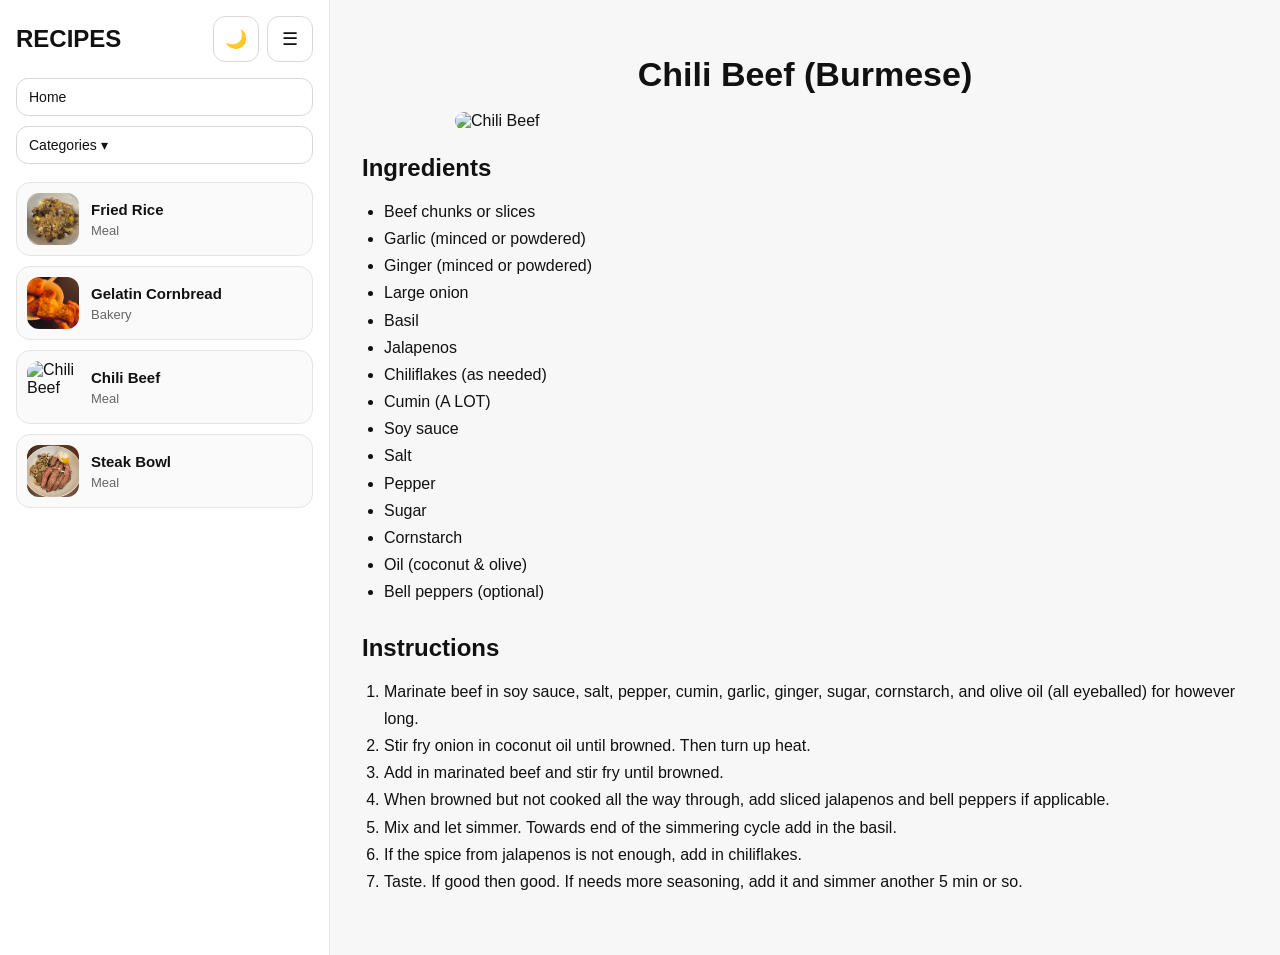
==== recipes/chili-beef.html @ a8503c05 "new recipes! and organization" ====
<!DOCTYPE html>
<html lang="en">
<head>
  <meta charset="UTF-8" />
  <meta name="viewport" content="width=device-width, initial-scale=1.0" />
  <title>YUM</title>
  <link rel="stylesheet" href="../assets/css/style.css" />
</head>
<body>
  <div class="app">
    <aside class="sidebar" id="sidebar">
      <div class="sidebar-top">
        <h1 class="site-title">RECIPES</h1>

        <div class="top-buttons">
          <button
            id="themeToggle"
            class="icon-btn"
            type="button"
            aria-label="Toggle dark mode"
            title="Toggle dark mode"
          >
            🌙
          </button>

          <button
            id="sidebarToggle"
            class="icon-btn"
            type="button"
            aria-label="Collapse sidebar"
            title="Collapse sidebar"
          >
            ☰
          </button>
        </div>
      </div>

      <div class="sidebar-controls">
        <button id="homeButton" class="control-btn" type="button">
          Home
        </button>

        <button id="categoriesToggle" class="control-btn" type="button">
          Categories ▾
        </button>

        <div id="categoryMenu" class="category-menu hidden">
          <button class="control-btn category-btn" type="button" data-category="All">
            All
          </button>
          <button class="control-btn category-btn" type="button" data-category="Meal">
            Meal
          </button>
          <button class="control-btn category-btn" type="button" data-category="Bakery">
            Bakery
          </button>
        </div>
      </div>

      <div id="recipe-list" class="recipe-list"></div>
    </aside>

    <!-- START EDITING HERE -->
    <main class="main-content">
      <div class="recipe-page">
        <h1>Chili Beef (Burmese)</h1>

        <img
          class="hero-image"
          src="../assets/images/chili-beef.jpeg"
          alt="Chili Beef"
        />

        <section class="recipe-section">
          <h2>Ingredients</h2>
          <ul>
            <li>Beef chunks or slices</li>
            <li>Garlic (minced or powdered)</li>
            <li>Ginger (minced or powdered)</li>
            <li>Large onion</li>
            <li>Basil</li>
            <li>Jalapenos</li>
						<li>Chiliflakes (as needed)</li>
						<li>Cumin (A LOT)</li>
						<li>Soy sauce</li>
						<li>Salt</li>
						<li>Pepper</li>
						<li>Sugar</li>
						<li>Cornstarch</li>
						<li>Oil (coconut & olive)</li>
						<li>Bell peppers (optional)</li>
          </ul>
        </section>

        <section class="recipe-section">
          <h2>Instructions</h2>
          <ol>
            <li>Marinate beef in soy sauce, salt, pepper, cumin, garlic, ginger, sugar, cornstarch, and olive oil (all eyeballed) for however long.</li>
            <li>Stir fry onion in coconut oil until browned. Then turn up heat.</li>
            <li>Add in marinated beef and stir fry until browned.</li>
            <li>When browned but not cooked all the way through, add sliced jalapenos and bell peppers if applicable.</li>
            <li>Mix and let simmer. Towards end of the simmering cycle add in the basil.</li>
            <li>If the spice from jalapenos is not enough, add in chiliflakes.</li>
						<li>Taste. If good then good. If needs more seasoning, add it and simmer another 5 min or so.</li>
          </ol>
        </section>
      </div>
    </main>
  </div>

  <script src="../assets/js/theme.js"></script>
  <script src="../assets/js/recipes-subpage.js"></script>
</body>
</html>
---- assets/css/style.css ----
* {
  box-sizing: border-box;
}

:root {
  --bg: #f7f7f8;
  --panel: #ffffff;
  --panel-2: #fafafa;
  --text: #111111;
  --muted: #666666;
  --border: #e5e5e5;
  --hover: #f0f0f0;
  --shadow: rgba(0, 0, 0, 0.08);
  --button-bg: #ffffff;
  --button-text: #111111;
  --button-border: #d9d9d9;
}

body.dark {
  --bg: #1a1a1a;
  --panel: #202123;
  --panel-2: #2a2b2f;
  --text: #f3f3f3;
  --muted: #b5b5b5;
  --border: #3a3a3a;
  --hover: #343541;
  --shadow: rgba(0, 0, 0, 0.28);
  --button-bg: #2f3035;
  --button-text: #f3f3f3;
  --button-border: #4a4a4a;
}

html,
body {
  margin: 0;
  min-height: 100%;
  font-family: Arial, Helvetica, sans-serif;
  background: var(--bg);
  color: var(--text);
}

.app {
  display: flex;
  min-height: 100vh;
}

.sidebar {
  width: 330px;
  min-width: 330px;
  background: var(--panel);
  border-right: 1px solid var(--border);
  overflow-y: auto;
  padding: 16px;
  transition: width 0.2s ease, min-width 0.2s ease, padding 0.2s ease;
  flex-shrink: 0;
}

.sidebar.collapsed {
  width: 110px;
  min-width: 110px;
  padding: 16px 10px;
}

.sidebar.collapsed .site-title,
.sidebar.collapsed .control-btn,
.sidebar.collapsed .recipe-meta,
.sidebar.collapsed .category-menu {
  display: none;
}

.sidebar.collapsed .sidebar-top {
  justify-content: center;
}

.sidebar.collapsed .top-buttons {
  width: 100%;
  justify-content: center;
}

.sidebar.collapsed .sidebar-controls {
  align-items: center;
}

.sidebar.collapsed .recipe-item {
  justify-content: center;
  padding: 10px 6px;
}

.sidebar-top {
  display: flex;
  align-items: center;
  justify-content: space-between;
  gap: 12px;
  margin-bottom: 16px;
}

.site-title {
  margin: 0;
  font-size: 24px;
}

.top-buttons {
  display: flex;
  gap: 8px;
  align-items: center;
  flex-shrink: 0;
}

.sidebar-controls {
  display: flex;
  flex-direction: column;
  gap: 10px;
  margin-bottom: 18px;
}

.control-btn,
.icon-btn,
.small-btn {
  border: 1px solid var(--button-border);
  background: var(--button-bg);
  color: var(--button-text);
  border-radius: 12px;
  cursor: pointer;
  transition: transform 0.16s ease, background-color 0.16s ease, box-shadow 0.16s ease;
}

.control-btn {
  padding: 10px 12px;
  text-align: left;
  font-size: 14px;
}

.icon-btn {
  width: 46px;
  height: 46px;
  min-width: 46px;
  min-height: 46px;
  font-size: 18px;
  display: inline-flex;
  align-items: center;
  justify-content: center;
  flex-shrink: 0;
}

.small-btn {
  padding: 8px 12px;
  font-size: 14px;
  border-radius: 10px;
}

.control-btn:hover,
.icon-btn:hover,
.small-btn:hover {
  transform: scale(1.03);
  background: var(--hover);
  box-shadow: 0 6px 16px var(--shadow);
}

.active-btn {
  font-weight: 700;
}

.category-menu {
  display: flex;
  flex-direction: column;
  gap: 8px;
  margin-top: 4px;
  padding-left: 10px;
}

.category-menu.hidden {
  display: none;
}

.category-btn {
  font-size: 13px;
}

.recipe-list {
  display: flex;
  flex-direction: column;
  gap: 10px;
}

.recipe-item {
  display: flex;
  align-items: center;
  gap: 12px;
  text-decoration: none;
  color: inherit;
  background: var(--panel-2);
  border: 1px solid var(--border);
  border-radius: 14px;
  padding: 10px;
  transition: transform 0.18s ease, background-color 0.18s ease, box-shadow 0.18s ease;
  min-width: 0;
}

.recipe-item:hover {
  transform: scale(1.03);
  background: var(--hover);
  box-shadow: 0 8px 18px var(--shadow);
}

.recipe-thumb {
  width: 52px;
  height: 52px;
  min-width: 52px;
  min-height: 52px;
  object-fit: cover;
  border-radius: 12px;
  flex-shrink: 0;
  transition: transform 0.18s ease;
}

.recipe-item:hover .recipe-thumb {
  transform: scale(1.14);
}

.recipe-meta {
  display: flex;
  flex-direction: column;
  min-width: 0;
}

.recipe-title {
  font-size: 15px;
  font-weight: 700;
  line-height: 1.2;
}

.recipe-subtitle {
  font-size: 13px;
  color: var(--muted);
  margin-top: 4px;
}

.main-content {
  flex: 1;
  overflow-y: auto;
  padding: 32px;
  background: var(--bg);
  min-width: 0;
}

.home-hero {
  max-width: 800px;
}

.home-hero h2 {
  margin-top: 0;
  font-size: 32px;
}

.recipe-page {
  max-width: 900px;
  margin: 0 auto;
}

.recipe-page h1 {
  font-size: 34px;
  margin-bottom: 18px;
  text-align: center;
}

.hero-image {
  width: 100%;
  max-width: 700px;
  border-radius: 18px;
  display: block;
  margin: 0 auto 24px auto;
}

.recipe-controls {
  display: flex;
  flex-wrap: wrap;
  gap: 12px;
  justify-content: center;
  align-items: center;
  margin-bottom: 28px;
}

.control-group {
  display: flex;
  align-items: center;
  gap: 8px;
  background: var(--panel);
  border: 1px solid var(--border);
  border-radius: 14px;
  padding: 8px 10px;
}

.control-label {
  font-size: 14px;
  color: var(--muted);
}

.value-pill {
  min-width: 36px;
  text-align: center;
  font-weight: 700;
}

.recipe-section {
  margin-bottom: 28px;
}

.recipe-section h2 {
  margin-bottom: 12px;
}

.recipe-section ul,
.recipe-section ol {
  padding-left: 22px;
  line-height: 1.7;
}

@media (max-width: 900px) {
  .app {
    flex-direction: column;
    min-height: 100vh;
  }

  .sidebar {
    width: 100%;
    min-width: 100%;
    border-right: none;
    border-bottom: 1px solid var(--border);
  }

  .sidebar.collapsed {
    width: 100%;
    min-width: 100%;
    padding: 16px;
  }

  .sidebar.collapsed .site-title,
  .sidebar.collapsed .control-btn,
  .sidebar.collapsed .recipe-meta,
  .sidebar.collapsed .category-menu {
    display: initial;
  }

  .sidebar.collapsed .sidebar-top {
    justify-content: space-between;
  }

  .sidebar.collapsed .top-buttons {
    width: auto;
    justify-content: flex-end;
  }

  .sidebar.collapsed .recipe-item {
    justify-content: flex-start;
    padding: 10px;
  }

  .main-content {
    padding: 20px;
  }
}
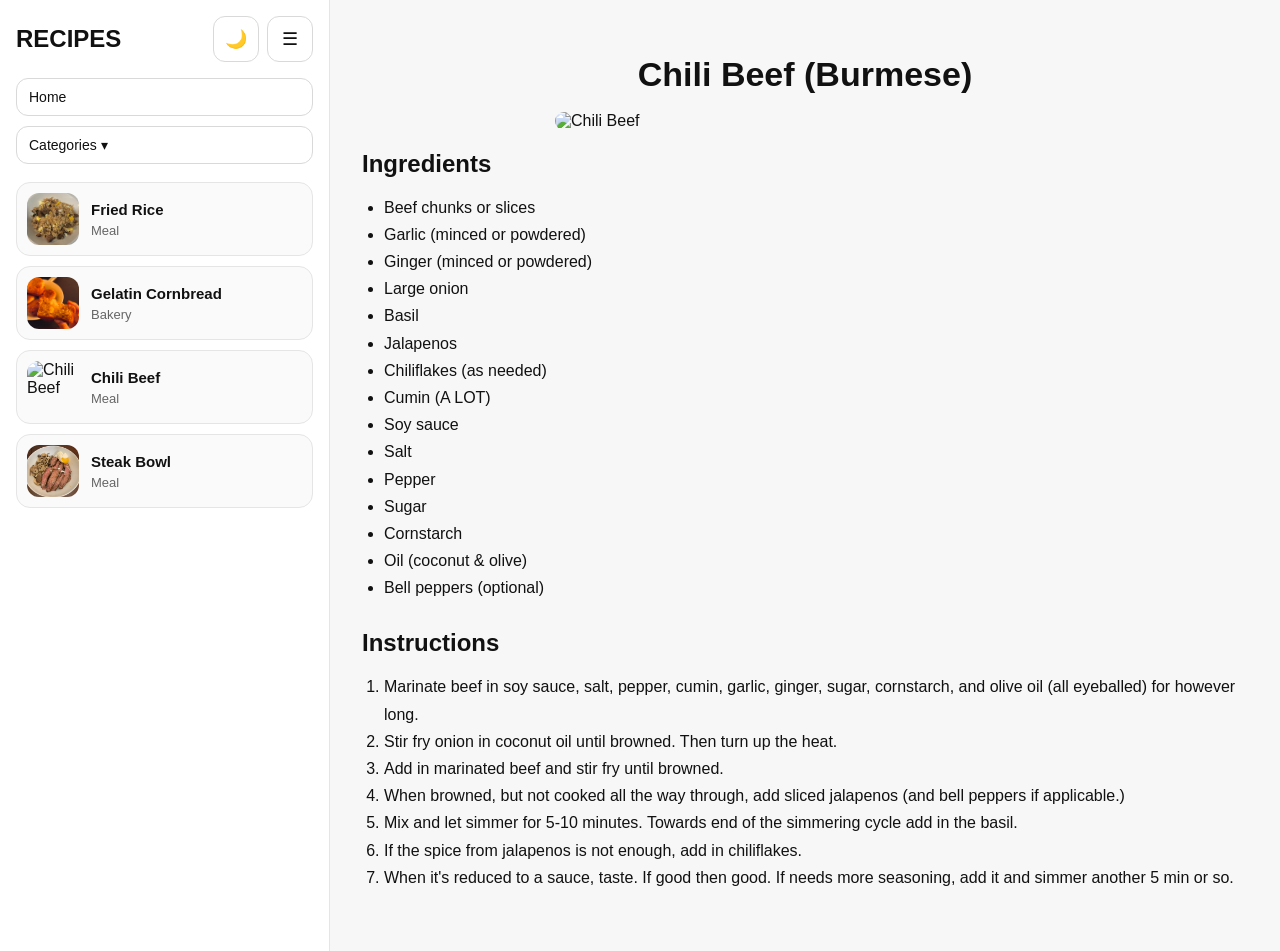
==== commit eb2b5839: "edits" ====
--- a/recipes/chili-beef.html
+++ b/recipes/chili-beef.html
@@ -96,12 +96,12 @@
           <h2>Instructions</h2>
           <ol>
             <li>Marinate beef in soy sauce, salt, pepper, cumin, garlic, ginger, sugar, cornstarch, and olive oil (all eyeballed) for however long.</li>
-            <li>Stir fry onion in coconut oil until browned. Then turn up heat.</li>
+            <li>Stir fry onion in coconut oil until browned. Then turn up the heat.</li>
             <li>Add in marinated beef and stir fry until browned.</li>
-            <li>When browned but not cooked all the way through, add sliced jalapenos and bell peppers if applicable.</li>
-            <li>Mix and let simmer. Towards end of the simmering cycle add in the basil.</li>
+            <li>When browned, but not cooked all the way through, add sliced jalapenos (and bell peppers if applicable.)</li>
+            <li>Mix and let simmer for 5-10 minutes. Towards end of the simmering cycle add in the basil.</li>
             <li>If the spice from jalapenos is not enough, add in chiliflakes.</li>
-						<li>Taste. If good then good. If needs more seasoning, add it and simmer another 5 min or so.</li>
+						<li>When it's reduced to a sauce, taste. If good then good. If needs more seasoning, add it and simmer another 5 min or so.</li>
           </ol>
         </section>
       </div>
--- a/assets/css/style.css
+++ b/assets/css/style.css
@@ -264,11 +264,11 @@
 }
 
 .hero-image {
-  width: 100%;
-  max-width: 700px;
+  width: 60%;
+  max-width: 500px;
   border-radius: 18px;
   display: block;
-  margin: 0 auto 24px auto;
+  margin: auto;
 }
 
 .recipe-controls {
